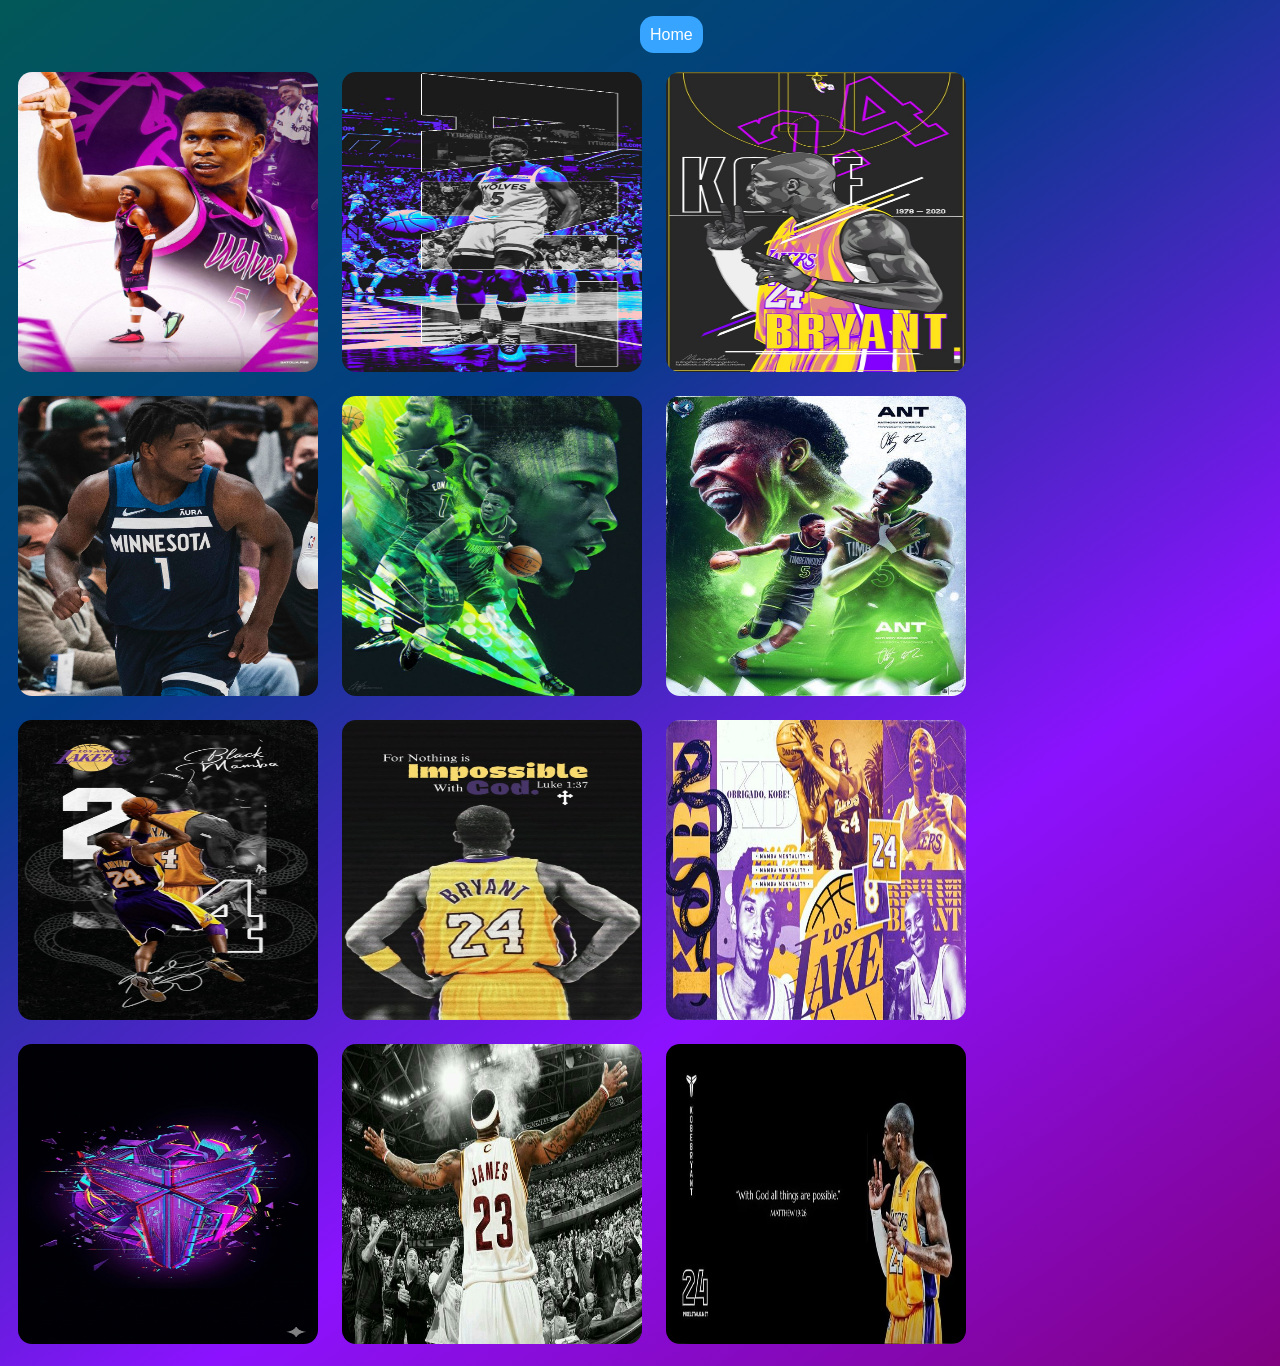
==== media.html @ f4254f8d "Add files via upload" ====
<!DOCTYPE html>
<html lang="en">
<head>
    <meta charset="UTF-8">
    <meta name="viewport" content="width=device-width, initial-scale=1.0">
    <title>Media Page</title>
    <style type="text/css">
        body{
            background: linear-gradient(145deg,rgb(2, 88, 88),rgb(2, 59, 133),rgb(140, 18, 255),purple);
        }
        a{
            background-color: rgb(55, 165, 255);
            text-decoration: none;
            font-size: 12pt;
            font-family: 'Inter Black', sans-serif;
            color: white;
            border: none;
            border-color: white;
            border-radius: 14px;
            padding: 10px;
            margin-bottom: 20px;
            width: auto;
            text-align: center;
            margin-left: 50%;      
        }
        img{
            width: 300px;
            height: 300px;
            border-radius: 14px;
            margin: 10px;
        }
        img:hover{
            position: relative;
            transform: scale(0.8);
        }
    </style>
</head>
<body>
    <br>
    <a href="index.html">Home</a>
    <br>
    <br>
    <img src="1.jpg">
    <img src="2.jpg">
    <img src="3.jpg">
    <img src="4.jpg">
    <img src="5.jpg">
    <img src="6.jpg">
    <img src="7.jpg">
    <img src="8.jfif">
    <img src="9.jfif">
    <img src="10.png">
    <img src="11.jpg">
    <img src="12.jfif">
</body>
</html>
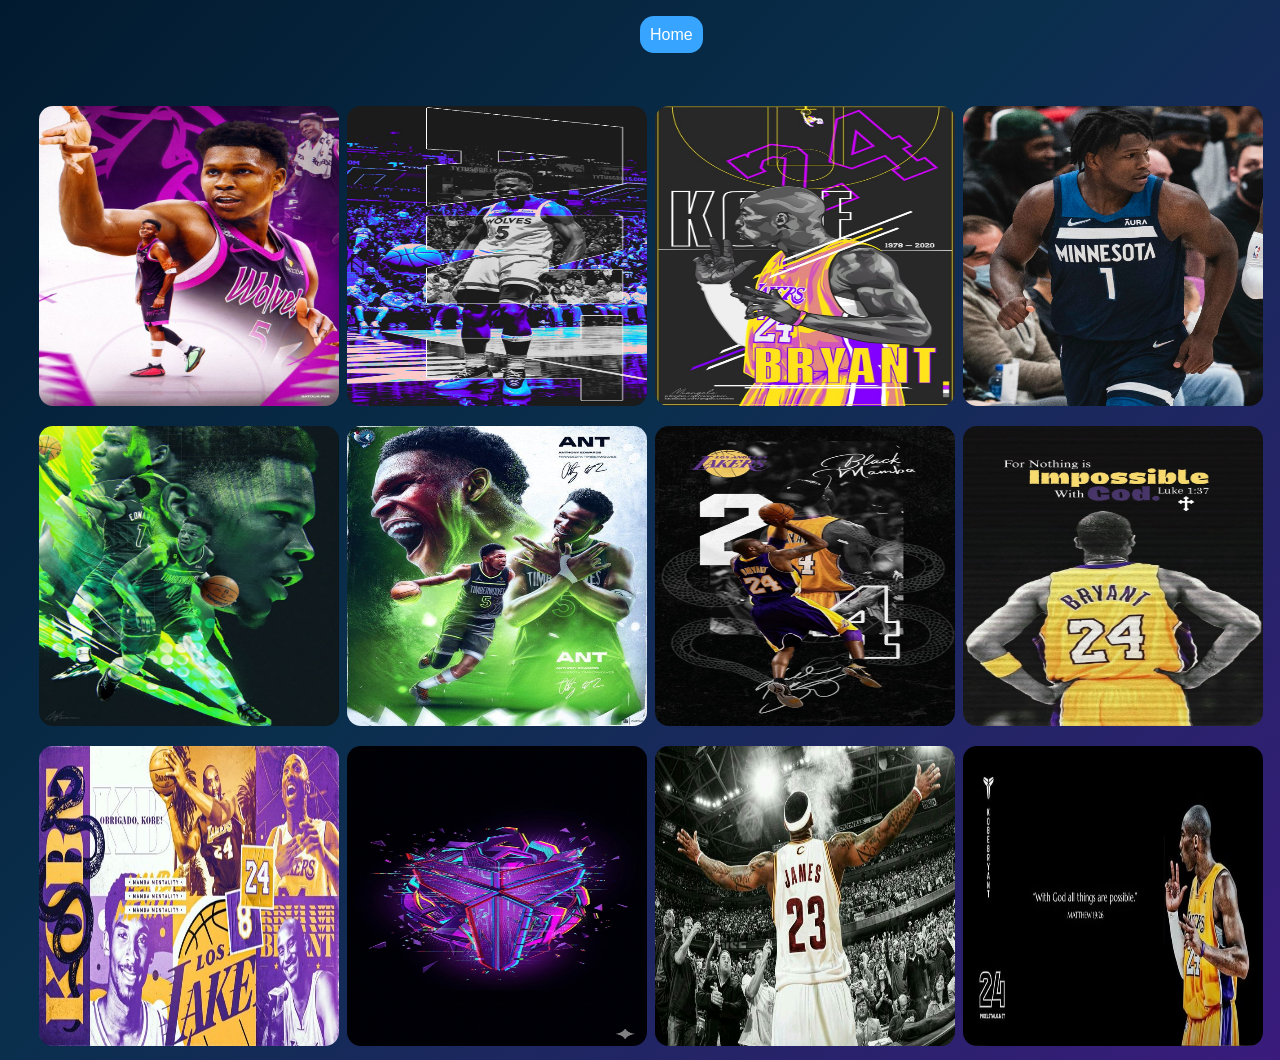
==== commit 9401bcce: "Revise media.html layout and styles Updated styling and layout for images on media page." ====
--- a/media.html
+++ b/media.html
@@ -6,7 +6,7 @@
     <title>Media Page</title>
     <style type="text/css">
         body{
-            background: linear-gradient(145deg,rgb(2, 88, 88),rgb(2, 59, 133),rgb(140, 18, 255),purple);
+  background: linear-gradient(135deg, #021a2f, #0a2f4d 45%, #3a1b7d 100%);
         }
         a{
             background-color: rgb(55, 165, 255);
@@ -22,16 +22,21 @@
             width: auto;
             text-align: center;
             margin-left: 50%;      
+        
         }
         img{
             width: 300px;
             height: 300px;
             border-radius: 14px;
-            margin: 10px;
+            display: flexbox;
+            grid-template-columns: repeat(auto-fit, minmax(220px, 1fr));
+            gap: 22px;
+            margin-top: 16px;
+            transition: 0.25s ease;
         }
         img:hover{
             position: relative;
-            transform: scale(0.8);
+            transform: translateY(-4px);
         }
     </style>
 </head>
@@ -40,17 +45,12 @@
     <a href="index.html">Home</a>
     <br>
     <br>
-    <img src="1.jpg">
-    <img src="2.jpg">
-    <img src="3.jpg">
-    <img src="4.jpg">
-    <img src="5.jpg">
-    <img src="6.jpg">
-    <img src="7.jpg">
-    <img src="8.jfif">
-    <img src="9.jfif">
-    <img src="10.png">
-    <img src="11.jpg">
-    <img src="12.jfif">
+    <section class="section">
+<pre>     
+    <img src="1.jpg"> <img src="2.jpg"> <img src="3.jpg"> <img src="4.jpg">
+    <img src="5.jpg"> <img src="6.jpg"> <img src="7.jpg"> <img src="8.jfif">
+    <img src="9.jfif"> <img src="10.png"> <img src="11.jpg"> <img src="12.jfif"></pre>
+
+    </section>
 </body>
-</html>+</html>
